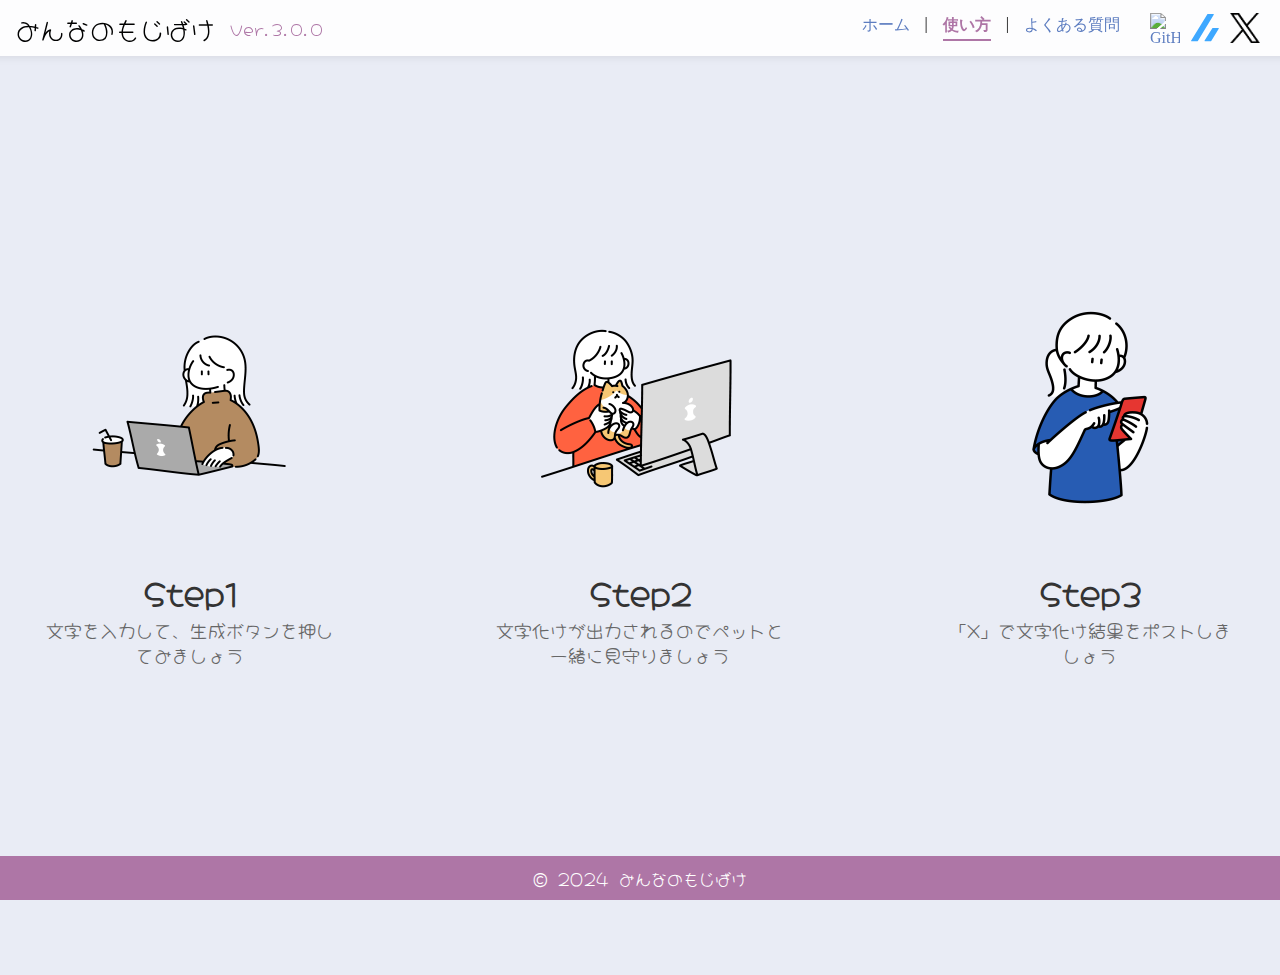
==== about.html @ 276e4291 "test" ====
<!DOCTYPE html>
<html lang="ja">
  <head>
    <meta charset="UTF-8" />
    <meta name="viewport" content="width=device-width, initial-scale=1.0" />
    <title>文字化けジェネレータの使い方</title>
    <link rel="stylesheet" href="global.css" />
    <link rel="icon" href="icon/favicon.ico" />
    <link rel="preconnect" href="https://fonts.googleapis.com" />
    <link rel="preconnect" href="https://fonts.gstatic.com" crossorigin />
    <link
      href="https://fonts.googleapis.com/css2?family=Hachi+Maru+Pop&family=Jersey+10&family=Train+One&display=swap"
      rel="stylesheet"
    />
  </head>
  <body>
    <!--headerエリア -->
    <header>
      <span class="main-title">みんなのもじばけ</span>
      <span class="header-version">Ver.3.0.0</span>
      <div class="menu-icon" onclick="toggleMobileMenu()">☰</div>
      <!-- 通常のリンク (デスクトップ用) -->
      <div class="header-links">
        <a href="index.html">ホーム</a>
        <div>|</div>
        <a href="about.html">使い方</a>
        <div>|</div>
        <a href="question.html">よくある質問</a>
      </div>
      <div class="header-icons">
        <a
          href="https://github.com/AK-Dev-GitHub/proj-txet-change"
          target="_blank"
        >
          <img
            src="https://github.githubassets.com/images/modules/logos_page/GitHub-Mark.png"
            alt="GitHub"
            class="header-icon"
          />
        </a>
        <a href="https://zenn.dev/milk_code" target="_blank">
          <img
            src="icon/header-icons/Zenn.svg"
            alt="Zenn"
            class="header-icon"
          />
        </a>
        <a id="twitterLink" href="#">
          <img
            src="icon/header-icons/X-icon.png"
            alt="Twitter"
            class="x-icon"
          />
        </a>
      </div>
      <div class="header-links-mobile">
        <a href="index.html"> ホーム </a>
        <a href="about.html"> 使い方 </a>
        <a href="question.html"> よくある質問 </a>
      </div>
    </header>

    <div class="content">
      <div class="image-section">
        <div class="image-container">
          <img src="icon/about-page-imgs/girl1.png" class="input-image1" />
          <h3>Step1</h3>
          <p>文字を入力して、生成ボタンを押してみましょう</p>
        </div>
        <div class="image-container">
          <img src="icon/about-page-imgs/girl2.png" class="input-image2" />
          <h3>Step2</h3>
          <p>文字化けが出力されるのでペットと一緒に見守りましょう</p>
        </div>
        <div class="image-container">
          <img src="icon/about-page-imgs/girl3.png" class="input-image3" />
          <h3>Step3</h3>
          <p>「X」で文字化け結果をポストしましょう</p>
        </div>
      </div>
    </div>

    <!-- フッターエリア -->
    <footer class="footer">
      <nobr>&copy; 2024 みんなのもじばけ</nobr>
    </footer>

    <!-- JSインポート  -->
    <script src="JavaScript/headerUnderLine.js"></script>
    <script src="JavaScript/xPost.js"></script>
    <script>
      function toggleMobileMenu() {
        const mobileMenu = document.querySelector('.header-links-mobile');
        mobileMenu.style.display =
          mobileMenu.style.display === 'flex' ? 'none' : 'flex';
      }
    </script>
  </body>

  <style>
    /* ヘッダーと重ならないように上部に余白を追加 */
    .content {
      padding-top: 100px; /* スマートフォン表示での余白を増加 */
      padding-bottom: 50px;
      text-align: center;
      min-height: 100vh;
      display: flex;
      flex-direction: column;
      justify-content: center; /* デスクトップで中央に配置 */
    }

    .image-section {
      display: flex;
      justify-content: center;
      align-items: center;
      gap: 150px; /* 各画像間の余白 */
      margin: 0 auto;
      max-width: 1200px; /* デスクトップ中央配置 */
      flex-wrap: wrap;
    }

    .image-container {
      display: flex;
      flex-direction: column;
      align-items: center;
      text-align: center;
      width: 100%;
      max-width: 300px; /* デスクトップで画像を大きく */
      margin: 20px 0; /* 下部の余白を調整 */
    }

    .input-image1 {
      width: 100%;
      max-width: 250px; /* デスクトップで画像を大きく */
      max-height: 250px;
      object-fit: contain;
      margin-bottom: 10px;
    }

    .input-image2 {
      width: 100%;
      max-width: 250px; /* デスクトップで画像を大きく */
      max-height: 250px;
      object-fit: contain;
      margin-bottom: 10px;
    }

    .input-image3 {
      width: 100%;
      max-width: 250px; /* デスクトップで画像を大きく */
      max-height: 250px;
      object-fit: contain;
      margin-bottom: 10px;
    }

    h3 {
      font-size: 1.8em; /* デスクトップで文字を大きく */
      color: #333;
      margin-bottom: 5px;
      font-family: 'Hachi Maru Pop', cursive;
    }

    p {
      font-size: 1.1em; /* デスクトップで文字を大きく */
      color: #666;
      margin: 0;
      font-family: 'Hachi Maru Pop', cursive;
    }

    /* スマートフォンサイズ用のレイアウト調整 */
    @media (max-width: 480px) {
      .image-container {
        width: 100%;
        margin-top: 20px;
      }
      .image-section {
        gap: 1px; /* スマートフォンで各コンテナ間の余白を縮小 */
        flex-direction: column;
        align-items: center;
      }
      .input-image1 {
        max-width: 200px;
        margin-top: 730px;
      }
      .input-image2 {
        max-width: 200px;
      }
      .input-image3 {
        max-width: 200px;
      }
      * h3 {
        font-size: 1.4em;
        font-family: 'Hachi Maru Pop', cursive;
      }
      p {
        font-size: 0.95em;
        font-family: 'Hachi Maru Pop', cursive;
      }
    }
  </style>
</html>
---- global.css ----
/* 背景 */
body {
  background-color: #e9ecf5;
  display: flex;
  justify-content: center;
  align-items: center;
  height: 100vh;
  margin: 0;
  overflow: hidden;
  position: relative;
}

/* ヘッダーエリア */
header {
  position: fixed;
  top: 0;
  width: 100%;
  background-color: rgba(255, 255, 255, 0.9);
  display: flex;
  justify-content: space-between;
  align-items: center;
  padding: 10px 20px;
  z-index: 2;
  box-shadow: 0 0 10px rgba(0, 0, 0, 0.1);
}

/* メインタイトルのスタイル */
.main-title {
  font-family: 'Hachi Maru Pop', cursive;
  margin-right: 15px;
  margin-left: 15px;
  font-size: 25px;
  flex-wrap: nowrap;
}

/* ヘッダーバージョン情報 */
.header-version {
  font-family: 'Hachi Maru Pop', cursive;
  margin-right: auto;
  font-size: 15px;
  color: #ae76a6;
  flex-wrap: nowrap;
  text-align: center;
}

/* ヘッダーのリンク */
.header-links {
  display: flex;
  gap: 15px;
  margin-right: 30px;
}

/* ヘッダーアイコン */
.header-icons {
  display: flex;
  gap: 10px;
  flex-wrap: nowrap;
}

/* アイコンとリンクのスタイル */
.header-icon,
.x-icon {
  width: 30px;
  height: 30px;
  display: flex;
  gap: 15px;
}

.x-icon {
  /* xアイコンの左端予約を作るために定義 */
  margin-right: 20px;
  width: 30px;
  height: 30px;
}

/* ハンバーガーメニューアイコン */
.menu-icon {
  display: none;
  font-size: 24px;
  cursor: pointer;
  color: #ae76a6;
}

/* モバイルメニュー */
.header-links-mobile {
  display: none;
  flex-direction: column;
  position: absolute;
  top: 60px;
  right: 20px;
  background-color: #ffffff;
  border-radius: 20px;
  width: 200px;
  padding: 10px;
  border: 1px solid #333;
  box-shadow: 0 0 10px #333;
  z-index: 10;
}

.header-links-mobile a {
  padding: 10px;
  text-align: left;
  color: #5d7dc0;
  text-decoration: none;
}

/* モバイル用のheaderレスポンシブスタイル */
@media (max-width: 600px) {
  .header-links,
  .header-icons {
    display: none;
  }

  .menu-icon {
    display: block;
  }

  .header-logo {
    width: 150px;
  }

  .header-version {
    font-size: 14px;
  }
}

/* 背景文字のStyle */
.background-text {
  position: absolute;
  top: 50%;
  left: 50%;
  transform: translate(-50%, -50%) rotate(-45deg);
  font-size: 80px;
  color: rgba(0, 0, 0, 0.3);
  white-space: nowrap;
  pointer-events: none;
  z-index: 0;
  animation: float 20s infinite;
}

/* footerエリア */
footer {
  text-align: center;
  padding: 10px;
  background-color: #ae76a6;
  color: #fff;
  position: fixed;
  width: 100%;
  bottom: 0;
  font-family: 'Hachi Maru Pop', cursive;
}

/* aタグのスタイル */
a {
  color: #5d7dc0;
  text-decoration: none;
}

a:hover {
  text-decoration: underline;
}

/* activeクラスにアンダーラインを引く */
a.active {
  border-bottom: 2px solid #ae76a6; /* アンダーラインの代わりにボーダーを使う */
  padding-bottom: 3px; /* テキストとアンダーラインの間に余白を作成 */
  font-weight: bold; /* 必要であれば文字を強調 */
  color: #ae76a6;
}
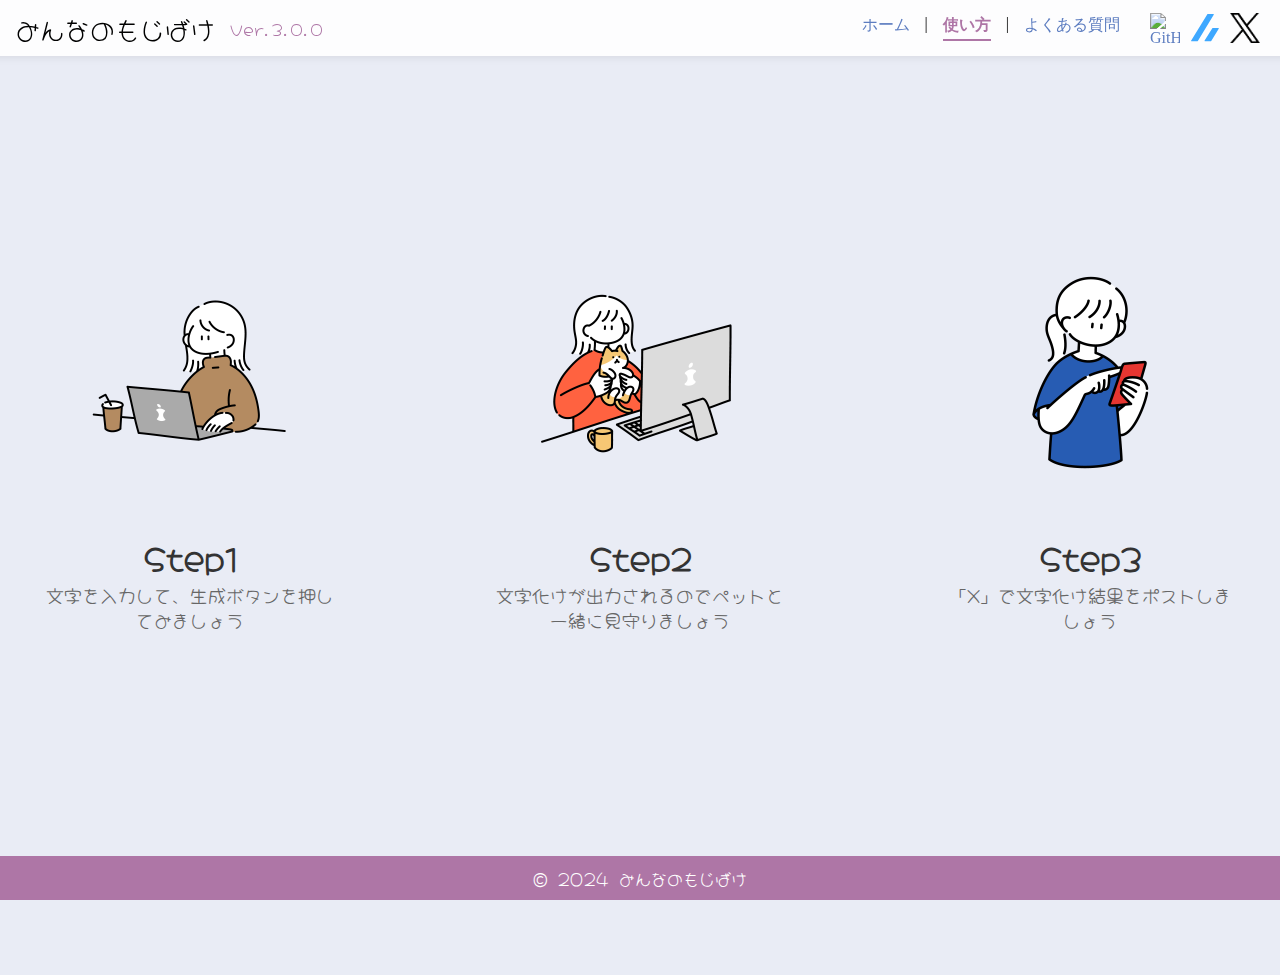
==== commit 8cbb72ab: "Fix : aboutページのトグルメニュー修正" ====
--- a/about.html
+++ b/about.html
@@ -53,10 +53,13 @@
           />
         </a>
       </div>
+      <!-- モバイル用メニュー -->
       <div class="header-links-mobile">
         <a href="index.html"> ホーム </a>
         <a href="about.html"> 使い方 </a>
         <a href="question.html"> よくある質問 </a>
+        <a href="https://github.com/AK-Dev-GitHub/proj-txet-change"> GitHub </a>
+        <a href="https://zenn.dev/milk_code"> Zenn </a>
       </div>
     </header>
 
@@ -117,6 +120,7 @@
       margin: 0 auto;
       max-width: 1200px; /* デスクトップ中央配置 */
       flex-wrap: wrap;
+      margin-bottom: 70px; /* 上部の余白を調整 */
     }
 
     .image-container {
@@ -171,7 +175,6 @@
     @media (max-width: 480px) {
       .image-container {
         width: 100%;
-        margin-top: 20px;
       }
       .image-section {
         gap: 1px; /* スマートフォンで各コンテナ間の余白を縮小 */
@@ -180,7 +183,7 @@
       }
       .input-image1 {
         max-width: 200px;
-        margin-top: 730px;
+        margin-top: 400px;
       }
       .input-image2 {
         max-width: 200px;
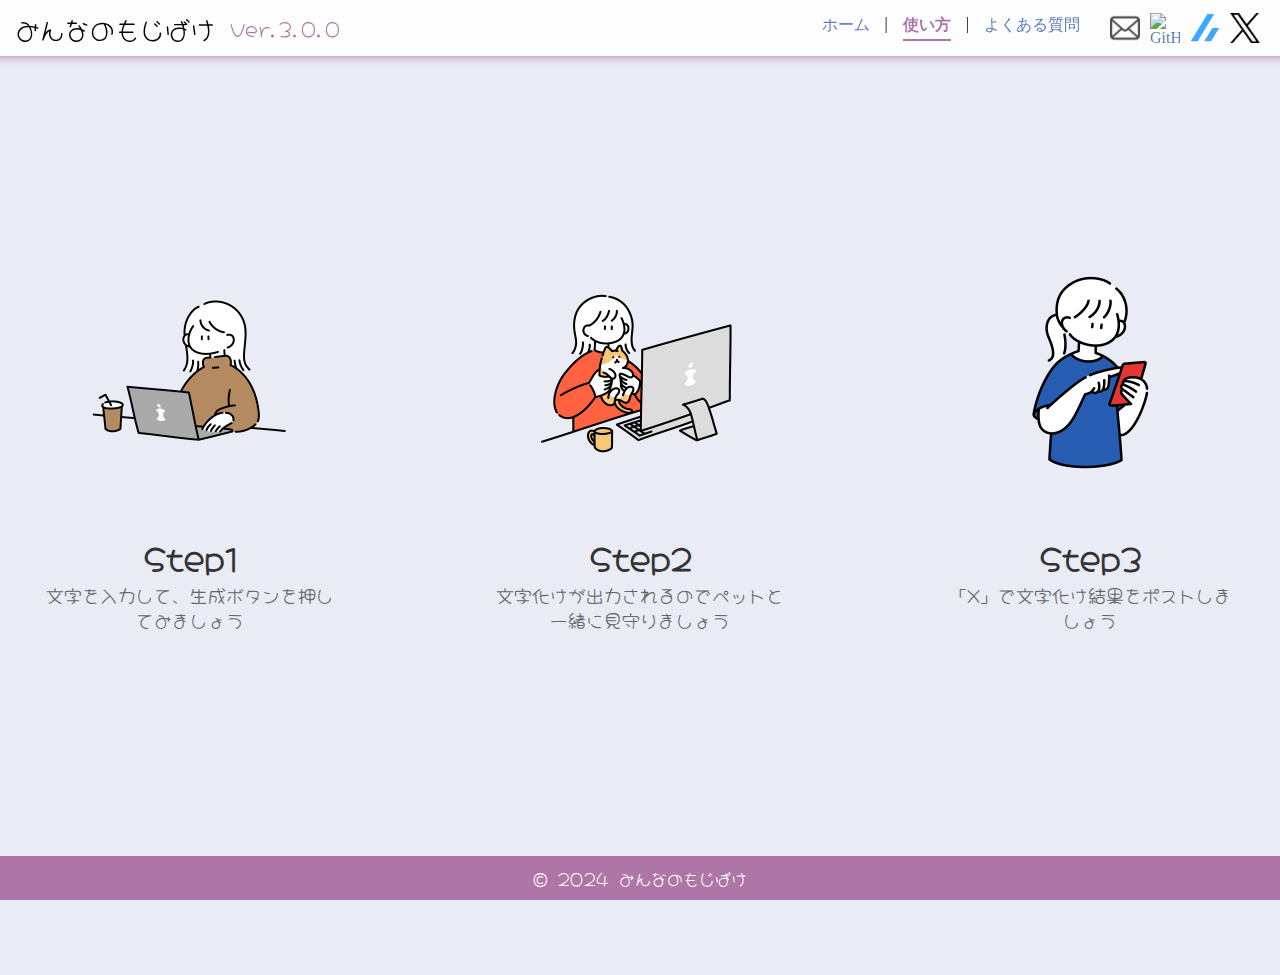
==== commit 5e9a4ab4: "Fix : お客様フォーム追加" ====
--- a/about.html
+++ b/about.html
@@ -29,6 +29,16 @@
       </div>
       <div class="header-icons">
         <a
+          href="https://docs.google.com/forms/d/e/1FAIpQLScaEGEP0W-iV3lEuRo3CPfOqOi1aNYG6qwmoiTJ4GzQhBb1vw/viewform"
+          target="_blank"
+        >
+          <img
+            src="icon/header-icons/mail.png"
+            alt="Zenn"
+            class="header-icon"
+          />
+        </a>
+        <a
           href="https://github.com/AK-Dev-GitHub/proj-txet-change"
           target="_blank"
         >
@@ -58,8 +68,15 @@
         <a href="index.html"> ホーム </a>
         <a href="about.html"> 使い方 </a>
         <a href="question.html"> よくある質問 </a>
+        <a
+          href="https://docs.google.com/forms/d/e/1FAIpQLScaEGEP0W-iV3lEuRo3CPfOqOi1aNYG6qwmoiTJ4GzQhBb1vw/viewform"
+        >
+          お客様フォーム
+        </a>
         <a href="https://github.com/AK-Dev-GitHub/proj-txet-change"> GitHub </a>
         <a href="https://zenn.dev/milk_code"> Zenn </a>
+        <a id="XLinkMobile" href="#"> Xにポストする </a>
+        <a id="closeMobileMenu" class="modal-close js-modal-close">閉じる</a>
       </div>
     </header>
 
@@ -91,13 +108,7 @@
     <!-- JSインポート  -->
     <script src="JavaScript/headerUnderLine.js"></script>
     <script src="JavaScript/xPost.js"></script>
-    <script>
-      function toggleMobileMenu() {
-        const mobileMenu = document.querySelector('.header-links-mobile');
-        mobileMenu.style.display =
-          mobileMenu.style.display === 'flex' ? 'none' : 'flex';
-      }
-    </script>
+    <script src="JavaScript/modale.js"></script>
   </body>
 
   <style>
--- a/global.css
+++ b/global.css
@@ -21,7 +21,7 @@
   align-items: center;
   padding: 10px 20px;
   z-index: 2;
-  box-shadow: 0 0 10px rgba(0, 0, 0, 0.1);
+  box-shadow: 0 0 10px #ae76a6;
 }
 
 /* メインタイトルのスタイル */
@@ -37,7 +37,7 @@
 .header-version {
   font-family: 'Hachi Maru Pop', cursive;
   margin-right: auto;
-  font-size: 15px;
+  font-size: 18px;
   color: #ae76a6;
   flex-wrap: nowrap;
   text-align: center;
@@ -81,7 +81,7 @@
   color: #ae76a6;
 }
 
-/* モバイルメニュー */
+/* モバイルメニューモーダル */
 .header-links-mobile {
   display: none;
   flex-direction: column;
@@ -93,8 +93,23 @@
   width: 200px;
   padding: 10px;
   border: 1px solid #333;
-  box-shadow: 0 0 10px #333;
+  box-shadow: 0 0 10px #ae76a6;
   z-index: 10;
+  font-family: 'Hachi Maru Pop', cursive;
+}
+/* 'Xにポストする'リンクのスタイル */
+.header-links-mobile a#XLinkMobile {
+  border-bottom: none; /* ボーダーラインを適用しない */
+  text-decoration: none;
+  color: #5d7dc0;
+}
+/* モバイルメニューの閉じるボタン */
+.modal-close {
+  padding: 10px;
+  text-align: left;
+  color: #5d7dc0;
+  text-decoration: none;
+  font-family: 'Hachi Maru Pop', cursive;
 }
 
 .header-links-mobile a {
@@ -162,8 +177,9 @@
 
 /* activeクラスにアンダーラインを引く */
 a.active {
-  border-bottom: 2px solid #ae76a6; /* アンダーラインの代わりにボーダーを使う */
-  padding-bottom: 3px; /* テキストとアンダーラインの間に余白を作成 */
+  display: inline-block; /* ボーダーを文字列の幅に合わせる */
+  border-bottom: 2px solid #ae76a6; /* アンダーライン */
+  padding-bottom: 3px; /* テキストとアンダーラインの間に余白 */
   font-weight: bold; /* 必要であれば文字を強調 */
   color: #ae76a6;
 }
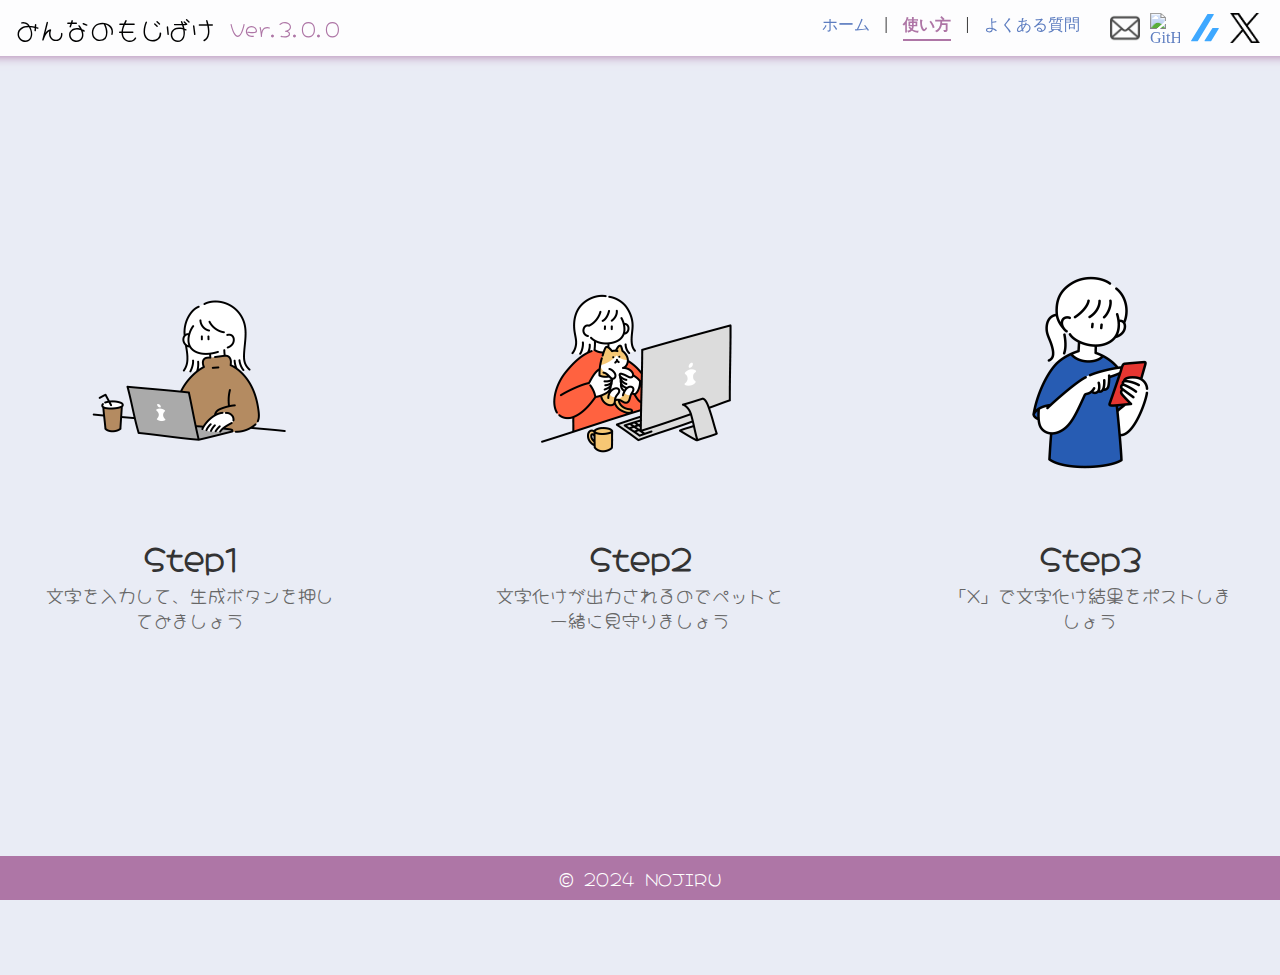
==== commit dcb72ce7: "Fix : footer修正・不要なread.me削除" ====
--- a/about.html
+++ b/about.html
@@ -102,7 +102,7 @@
 
     <!-- フッターエリア -->
     <footer class="footer">
-      <nobr>&copy; 2024 みんなのもじばけ</nobr>
+      <nobr>&copy; 2024 NOJIRU</nobr>
     </footer>
 
     <!-- JSインポート  -->
--- a/global.css
+++ b/global.css
@@ -6,7 +6,7 @@
   align-items: center;
   height: 100vh;
   margin: 0;
-  overflow: hidden;
+  /* overflow: hidden; スクロールバーを非表示にする */
   position: relative;
 }
 
@@ -175,7 +175,7 @@
   text-decoration: underline;
 }
 
-/* activeクラスにアンダーラインを引く */
+/* activeページにアンダーラインを引く */
 a.active {
   display: inline-block; /* ボーダーを文字列の幅に合わせる */
   border-bottom: 2px solid #ae76a6; /* アンダーライン */
